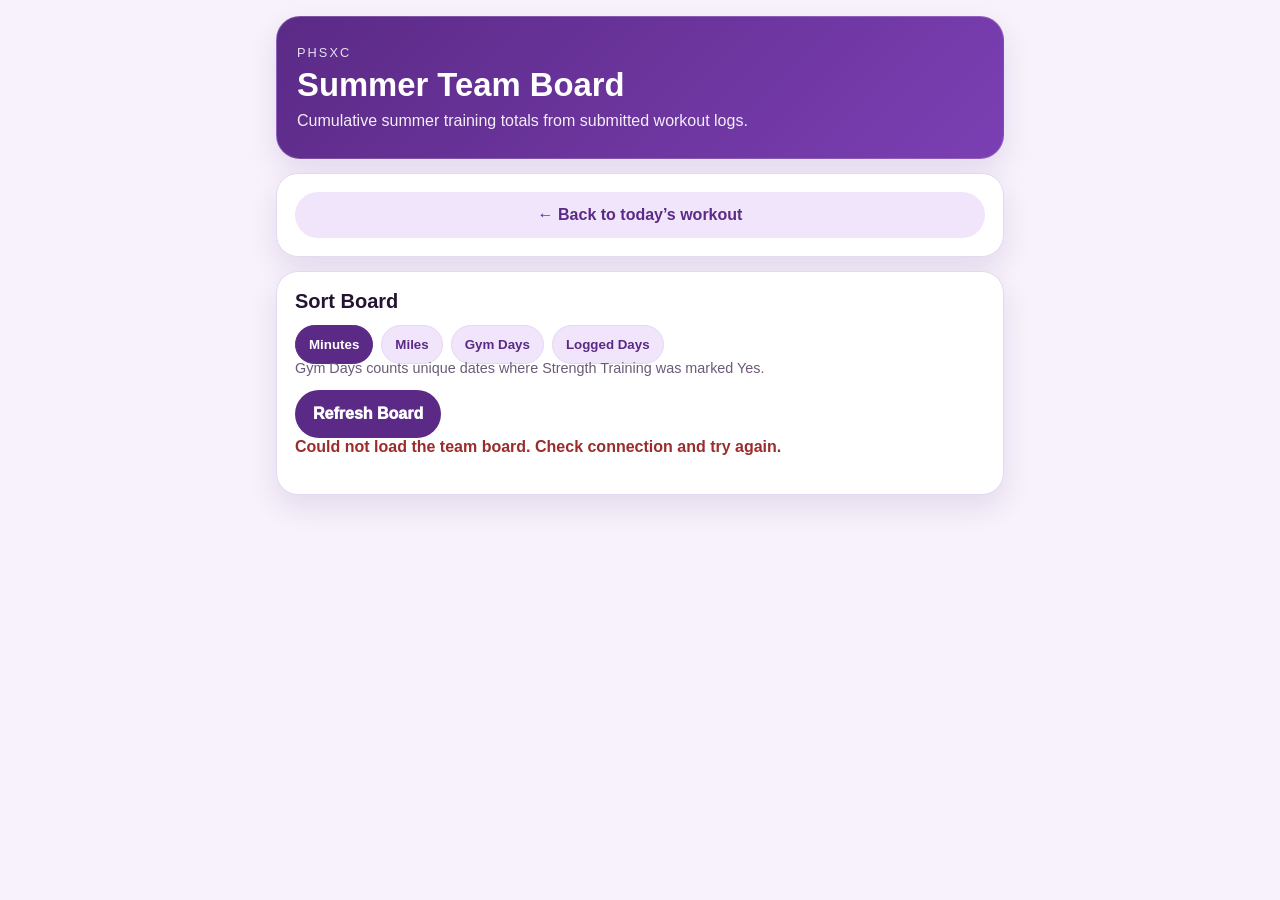
==== leaderboard.html @ 38a63f9f "Add files via upload" ====
<!DOCTYPE html>
<html lang="en">
<head>
  <meta charset="utf-8" />
  <meta name="viewport" content="width=device-width, initial-scale=1" />
  <title>PHSXC Summer Team Board</title>
  <meta name="description" content="PHSXC summer team training board" />
  <meta name="theme-color" content="#5b2a86" />
  <link rel="stylesheet" href="styles.css?v=26" />
</head>
<body>
  <main class="app">
    <header class="hero">
      <div>
        <p class="eyebrow">PHSXC</p>
        <h1>Summer Team Board</h1>
        <p class="date-label">Cumulative summer training totals from submitted workout logs.</p>
      </div>
    </header>

    <section class="card">
      <a class="back-link" href="index.html">← Back to today’s workout</a>
    </section>

    <section class="card">
      <h2>Sort Board</h2>
      <div class="button-row wrap">
        <button type="button" class="choice-btn sort-choice selected" data-sort="minutes">Minutes</button>
        <button type="button" class="choice-btn sort-choice" data-sort="miles">Miles</button>
        <button type="button" class="choice-btn sort-choice" data-sort="gymDays">Gym Days</button>
        <button type="button" class="choice-btn sort-choice" data-sort="loggedDays">Logged Days</button>
      </div>
      <p class="help-text">Gym Days counts unique dates where Strength Training was marked Yes.</p>
      <button id="refreshBoardBtn" class="submit-btn leaderboard-refresh" type="button">Refresh Board</button>
      <p id="leaderboardStatus" class="form-status" role="status"></p>
    </section>

    <section id="leaderboardResults" class="card confirmation-card" hidden>
      <h2>Team Totals</h2>
      <p id="leaderboardSubtitle" class="confirmation-message"></p>

      <div class="summary-grid">
        <div class="summary-box">
          <p class="summary-label">Runners</p>
          <p id="teamRunnersSummary" class="summary-value"></p>
        </div>
        <div class="summary-box">
          <p class="summary-label">Team Minutes</p>
          <p id="teamMinutesSummary" class="summary-value"></p>
        </div>
        <div class="summary-box">
          <p class="summary-label">Team Miles</p>
          <p id="teamMilesSummary" class="summary-value"></p>
        </div>
      </div>

      <div id="leaderboardList" class="leaderboard-list"></div>
    </section>
  </main>

  <script src="leaderboard.js?v=26"></script>
</body>
</html>
---- styles.css ----
:root {
  --bg: #f7f2fb;
  --card: #ffffff;
  --text: #241431;
  --muted: #6b5a78;
  --brand: #5b2a86;
  --brand2: #c9a7eb;
  --border: #e5d8f1;
  --shadow: 0 12px 28px rgba(91, 42, 134, 0.12);
}

* { box-sizing: border-box; }

body {
  margin: 0;
  font-family: -apple-system, BlinkMacSystemFont, "Segoe UI", Roboto, Helvetica, Arial, sans-serif;
  background: var(--bg);
  color: var(--text);
}

.app {
  max-width: 760px;
  margin: 0 auto;
  padding: 16px;
}

.hero {
  background: linear-gradient(135deg, var(--brand), #7b3fb3);
  color: white;
  padding: 28px 20px;
  border-radius: 24px;
  box-shadow: var(--shadow);
}

.eyebrow {
  letter-spacing: 0.16em;
  text-transform: uppercase;
  margin: 0 0 6px;
  font-size: 0.8rem;
  opacity: 0.85;
}

h1, h2, h3, p { margin-top: 0; }

h1 { font-size: 2.05rem; margin-bottom: 8px; }
h2 { font-size: 1.25rem; margin-bottom: 12px; }

.date-label {
  margin: 0;
  opacity: 0.92;
  font-size: 1rem;
}

.card {
  background: var(--card);
  border: 1px solid var(--border);
  border-radius: 22px;
  padding: 18px;
  margin-top: 14px;
  box-shadow: var(--shadow);
}

.button-row, .nav-row {
  display: flex;
  gap: 8px;
  flex-wrap: wrap;
}

button {
  border: 0;
  border-radius: 999px;
  padding: 12px 14px;
  font-weight: 700;
  background: #f0e5fa;
  color: var(--brand);
  cursor: pointer;
}

button:active { transform: scale(0.98); }

.group-btn.active {
  background: var(--brand);
  color: white;
}

.workout-head {
  display: flex;
  justify-content: space-between;
  gap: 12px;
  align-items: flex-start;
  margin-bottom: 14px;
}

.label {
  text-transform: uppercase;
  letter-spacing: 0.1em;
  color: var(--muted);
  font-size: 0.75rem;
  margin-bottom: 4px;
}

input[type="date"] {
  border: 1px solid var(--border);
  border-radius: 12px;
  padding: 10px;
  color: var(--text);
}

.workout-body {
  border-left: 5px solid var(--brand2);
  padding-left: 14px;
}

.workout-body .main {
  font-size: 1.35rem;
  line-height: 1.25;
  font-weight: 800;
  margin-bottom: 10px;
}

.workout-body .details {
  color: var(--muted);
  line-height: 1.45;
}

.nav-row {
  margin-top: 18px;
  justify-content: space-between;
}

.nav-row button {
  flex: 1;
  min-width: 115px;
}

.accordion {
  width: 100%;
  text-align: left;
  margin-top: 8px;
  border-radius: 16px;
  background: #f0e5fa;
}

.panel {
  display: none;
  padding: 12px 4px 4px;
  color: var(--text);
}

.panel.open { display: block; }

.panel ul {
  padding-left: 20px;
  line-height: 1.55;
}

.safety {
  background: #fbf2ff;
  border-color: #d8b7f0;
}

footer {
  color: var(--muted);
  font-size: 0.9rem;
  text-align: center;
  padding: 18px 8px 28px;
}

@media (max-width: 480px) {
  .app { padding: 12px; }
  .hero { border-radius: 20px; }
  h1 { font-size: 1.75rem; }
}


.weight-room-card {
  background: #fbf7ff;
}

.schedule-days {
  font-weight: 800;
  color: var(--brand);
  margin-bottom: 12px;
}

.schedule-grid {
  display: grid;
  gap: 10px;
}

.schedule-row {
  display: flex;
  justify-content: space-between;
  gap: 12px;
  align-items: center;
  padding: 12px 14px;
  border: 1px solid var(--border);
  border-radius: 16px;
  background: white;
}

.schedule-label {
  font-weight: 800;
}

.schedule-time {
  font-weight: 900;
  color: var(--brand);
  white-space: nowrap;
}

@media (max-width: 480px) {
  .schedule-row {
    align-items: flex-start;
    flex-direction: column;
    gap: 4px;
  }
}

.version-note { font-size: 0.75rem; opacity: 0.7; }

/* Purple theme polish */
.hero {
  border: 1px solid rgba(255, 255, 255, 0.18);
}

.group-btn.active,
button.group-btn.active {
  box-shadow: 0 6px 14px rgba(91, 42, 134, 0.18);
}

.workout-body {
  border-left-color: var(--brand2);
}

/* Force purple theme v5 */
.hero {
  background: linear-gradient(135deg, #5b2a86, #7b3fb3);
}

.card {
  border-color: #e5d8f1;
}

button {
  background: #f0e5fa;
  color: #5b2a86;
}

.group-btn.active {
  background: #5b2a86;
  color: #ffffff;
}

.workout-body {
  border-left-color: #c9a7eb;
}


/* Date picker fix v6 */
.workout-head {
  align-items: center;
}

input[type="date"],
#datePicker {
  appearance: auto;
  -webkit-appearance: none;
  width: auto;
  min-width: 150px;
  max-width: 180px;
  height: 44px;
  font-size: 16px;
  line-height: 1.2;
  font-weight: 600;
  border: 1px solid var(--border);
  border-radius: 12px;
  padding: 8px 10px;
  background: #ffffff;
  color: var(--text);
}

#datePicker::-webkit-date-and-time-value {
  text-align: left;
}

#datePicker::-webkit-calendar-picker-indicator {
  opacity: 0.75;
  width: 22px;
  height: 22px;
  padding: 0;
  margin-left: 4px;
}

@media (max-width: 480px) {
  .workout-head {
    flex-direction: row;
    align-items: flex-start;
  }

  .workout-head > div {
    flex: 1;
    min-width: 0;
  }

  input[type="date"],
  #datePicker {
    width: 138px;
    min-width: 138px;
    max-width: 138px;
    height: 42px;
    font-size: 14px;
    padding: 7px 8px;
    border-radius: 12px;
  }

  #datePicker::-webkit-calendar-picker-indicator {
    width: 18px;
    height: 18px;
  }

  .nav-row {
    gap: 8px;
  }

  .nav-row button {
    min-width: 0;
    padding: 11px 8px;
    font-size: 0.95rem;
  }
}

.data-source {
  margin-top: 12px;
  font-size: 0.78rem;
  color: var(--muted);
  opacity: 0.8;
}

/* Date picker fix v7 */
.workout-head { align-items: center; }

input[type="date"],
#datePicker {
  appearance: auto;
  -webkit-appearance: none;
  width: auto;
  min-width: 150px;
  max-width: 180px;
  height: 44px;
  font-size: 16px;
  line-height: 1.2;
  font-weight: 600;
  border: 1px solid var(--border);
  border-radius: 12px;
  padding: 8px 10px;
  background: #ffffff;
  color: var(--text);
}

#datePicker::-webkit-date-and-time-value { text-align: left; }

#datePicker::-webkit-calendar-picker-indicator {
  opacity: 0.75;
  width: 22px;
  height: 22px;
  padding: 0;
  margin-left: 4px;
}

@media (max-width: 480px) {
  .workout-head {
    flex-direction: row;
    align-items: flex-start;
  }

  .workout-head > div {
    flex: 1;
    min-width: 0;
  }

  input[type="date"],
  #datePicker {
    width: 138px;
    min-width: 138px;
    max-width: 138px;
    height: 42px;
    font-size: 14px;
    padding: 7px 8px;
    border-radius: 12px;
  }

  #datePicker::-webkit-calendar-picker-indicator {
    width: 18px;
    height: 18px;
  }
}


/* Workout log v11 */
.primary-action,
.back-link {
  display: block;
  text-align: center;
  text-decoration: none;
  border-radius: 999px;
  padding: 14px 16px;
  font-weight: 900;
}

.primary-action {
  margin-top: 16px;
  background: var(--brand);
  color: white;
  box-shadow: 0 8px 18px rgba(91, 42, 134, 0.18);
}

.back-link {
  background: #f0e5fa;
  color: var(--brand);
}

.log-form {
  display: grid;
  gap: 16px;
}

.field {
  display: grid;
  gap: 8px;
}

.field > span {
  font-weight: 900;
  color: var(--text);
}

.help-text {
  margin: -4px 0 2px;
  color: var(--muted);
  font-size: 0.9rem;
}

.field input,
.field textarea {
  width: 100%;
  border: 1px solid var(--border);
  border-radius: 14px;
  padding: 13px 12px;
  font: inherit;
  color: var(--text);
  background: #ffffff;
}

.field textarea {
  resize: vertical;
}

.two-col {
  display: grid;
  grid-template-columns: 1fr 1fr;
  gap: 12px;
}

.choice-btn,
.toggle-btn {
  border-radius: 999px;
  border: 1px solid var(--border);
  background: #f0e5fa;
  color: var(--brand);
  padding: 11px 13px;
  font-weight: 850;
}

.choice-btn.selected,
.toggle-btn.selected {
  background: var(--brand);
  color: #ffffff;
  border-color: var(--brand);
}

.segmented .choice-btn {
  flex: 1;
}

.wrap {
  flex-wrap: wrap;
}

.effort-grid {
  display: grid;
  grid-template-columns: repeat(5, 1fr);
  gap: 8px;
}

.exercise-grid {
  display: flex;
  flex-wrap: wrap;
  gap: 8px;
}

.planned-box {
  background: #fbf7ff;
  border: 1px solid var(--border);
  border-radius: 18px;
  padding: 14px;
}

.planned-box p:last-child {
  margin-bottom: 0;
  font-weight: 800;
}

.submit-btn {
  background: var(--brand);
  color: white;
  border-radius: 999px;
  padding: 15px 18px;
  font-weight: 950;
  font-size: 1rem;
}

.submit-btn:disabled {
  opacity: 0.6;
}

.form-status {
  min-height: 1.4em;
  font-weight: 800;
  color: var(--muted);
}

.form-status.success {
  color: #276749;
}

.form-status.error {
  color: #9b2c2c;
}

@media (max-width: 480px) {
  .two-col {
    grid-template-columns: 1fr;
  }

  .effort-grid {
    grid-template-columns: repeat(5, 1fr);
  }

  .primary-action {
    padding: 15px 16px;
  }
}

/* v13 bottom schedule spacing */
.weight-room-card { margin-top: 18px; }


/* v14 weekday display beside date picker */
.date-control {
  display: flex;
  align-items: center;
  gap: 12px;
  flex-wrap: nowrap;
}

.weekday-label {
  color: var(--brand);
  font-weight: 900;
  font-size: 1.05rem;
  white-space: nowrap;
  background: #f0e5fa;
  border: 1px solid var(--border);
  border-radius: 999px;
  padding: 10px 14px;
}

@media (max-width: 560px) {
  .date-control {
    align-items: stretch;
    flex-direction: column;
    gap: 8px;
    width: 100%;
  }

  .weekday-label {
    width: 100%;
    text-align: center;
    padding: 9px 12px;
  }
}


/* v15 confirmation + duplicate prompt */
.confirmation-card { border-left: 6px solid var(--brand2); }
.confirmation-message { color: var(--muted); font-size: 1.05rem; }
.summary-grid { display: grid; grid-template-columns: repeat(3, 1fr); gap: 12px; margin: 18px 0; }
.summary-box { background: #fbf7ff; border: 1px solid var(--border); border-radius: 18px; padding: 14px; }
.summary-label { color: var(--muted); font-weight: 900; text-transform: uppercase; letter-spacing: 0.08em; font-size: 0.72rem; margin-bottom: 8px; }
.summary-value { color: var(--text); font-weight: 950; line-height: 1.35; margin-bottom: 0; }
.confirmation-actions { display: grid; grid-template-columns: 1fr 1fr; gap: 10px; }
.secondary-action { display: block; text-align: center; text-decoration: none; border-radius: 999px; padding: 14px 16px; font-weight: 900; background: #f0e5fa; color: var(--brand); border: 1px solid var(--border); }
@media (max-width: 560px) { .summary-grid { grid-template-columns: 1fr; } .confirmation-actions { grid-template-columns: 1fr; } }


/* v18 my workout log */
.secondary-page-action {
  display: block;
  text-align: center;
  text-decoration: none;
  border-radius: 999px;
  padding: 14px 16px;
  font-weight: 900;
  margin-top: 10px;
  background: #f0e5fa;
  color: var(--brand);
  border: 1px solid var(--border);
}

.entries-list {
  display: grid;
  gap: 12px;
  margin-top: 12px;
}

.entry-card {
  background: #fbf7ff;
  border: 1px solid var(--border);
  border-radius: 18px;
  padding: 14px;
}

.entry-card h3 {
  margin-bottom: 8px;
}

.entry-main {
  font-weight: 950;
  font-size: 1.1rem;
  margin-bottom: 6px;
}

.entry-detail {
  color: var(--muted);
  margin-bottom: 4px;
}

.entry-notes {
  margin-top: 8px;
  padding-top: 8px;
  border-top: 1px solid var(--border);
  color: var(--text);
}


/* v19 weekly workout log navigator */
.week-nav-card {
  background: #fbf7ff;
  border: 1px solid var(--border);
  border-radius: 18px;
  padding: 14px;
}

.week-nav-buttons {
  display: grid;
  grid-template-columns: 1fr 1fr 1fr;
  gap: 10px;
}

.strength-summary-box {
  margin: 12px 0 18px;
}

.selected-day-entry {
  border-left: 6px solid var(--brand2);
}

@media (max-width: 560px) {
  .week-nav-buttons {
    grid-template-columns: 1fr;
  }
}

/* v24 button consistency fix */
.confirmation-actions .primary-action,
.confirmation-actions .secondary-action,
.confirmation-actions button.secondary-action {
  width: 100%;
  min-height: 64px;
  display: flex;
  align-items: center;
  justify-content: center;
  font-family: inherit;
  font-size: 1rem;
  line-height: 1.15;
  box-sizing: border-box;
  cursor: pointer;
}

.confirmation-actions button.secondary-action {
  appearance: none;
  -webkit-appearance: none;
}

/* v25 My Log: Log A Workout button */
.log-a-workout-action {
  margin-top: 12px;
  width: 100%;
  min-height: 58px;
  display: flex;
  align-items: center;
  justify-content: center;
}

/* v26 Summer Team Board */
.team-board-card {
  margin-top: 18px;
}

.leaderboard-refresh {
  margin-top: 12px;
}

.leaderboard-list {
  display: grid;
  gap: 12px;
  margin-top: 16px;
}

.leaderboard-row-card {
  display: grid;
  grid-template-columns: auto 1fr auto;
  gap: 14px;
  align-items: center;
  background: #fbf7ff;
  border: 1px solid var(--border);
  border-radius: 18px;
  padding: 14px;
}

.rank-badge {
  width: 42px;
  height: 42px;
  border-radius: 999px;
  display: grid;
  place-items: center;
  background: var(--brand);
  color: white;
  font-weight: 950;
}

.leaderboard-runner h3 {
  margin-bottom: 4px;
}

.leaderboard-runner p {
  color: var(--muted);
  margin-bottom: 0;
}

.leaderboard-stats {
  display: flex;
  gap: 12px;
  text-align: center;
}

.leaderboard-stats div {
  min-width: 64px;
}

.leaderboard-stats strong {
  display: block;
  font-size: 1.15rem;
}

.leaderboard-stats span {
  color: var(--muted);
  font-size: 0.78rem;
  font-weight: 800;
}

@media (max-width: 640px) {
  .leaderboard-row-card {
    grid-template-columns: auto 1fr;
  }

  .leaderboard-stats {
    grid-column: 1 / -1;
    justify-content: space-between;
  }

  .leaderboard-stats div {
    flex: 1;
  }
}
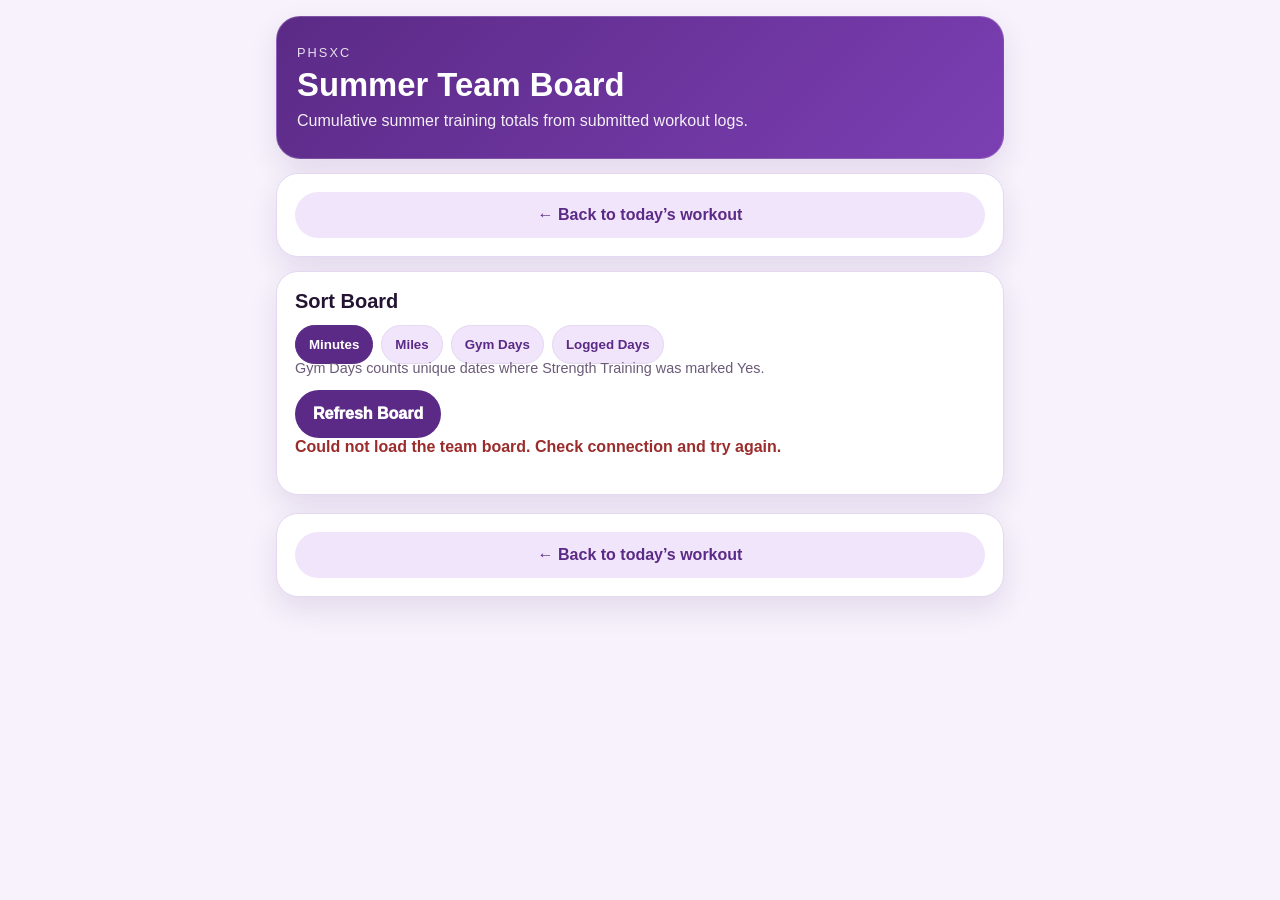
==== commit 6d2e738f: "Add files via upload" ====
--- a/leaderboard.html
+++ b/leaderboard.html
@@ -6,7 +6,7 @@
   <title>PHSXC Summer Team Board</title>
   <meta name="description" content="PHSXC summer team training board" />
   <meta name="theme-color" content="#5b2a86" />
-  <link rel="stylesheet" href="styles.css?v=26" />
+  <link rel="stylesheet" href="styles.css?v=28" />
 </head>
 <body>
   <main class="app">
@@ -56,8 +56,13 @@
 
       <div id="leaderboardList" class="leaderboard-list"></div>
     </section>
+
+    <section class="card bottom-back-card">
+      <a class="back-link bottom-back-link" href="index.html">← Back to today’s workout</a>
+    </section>
+
   </main>
 
-  <script src="leaderboard.js?v=26"></script>
+  <script src="leaderboard.js?v=28"></script>
 </body>
 </html>
--- a/styles.css
+++ b/styles.css
@@ -793,3 +793,12 @@
     flex: 1;
   }
 }
+
+/* v28 bottom back button on secondary pages */
+.bottom-back-card {
+  margin-top: 18px;
+}
+
+.bottom-back-link {
+  width: 100%;
+}
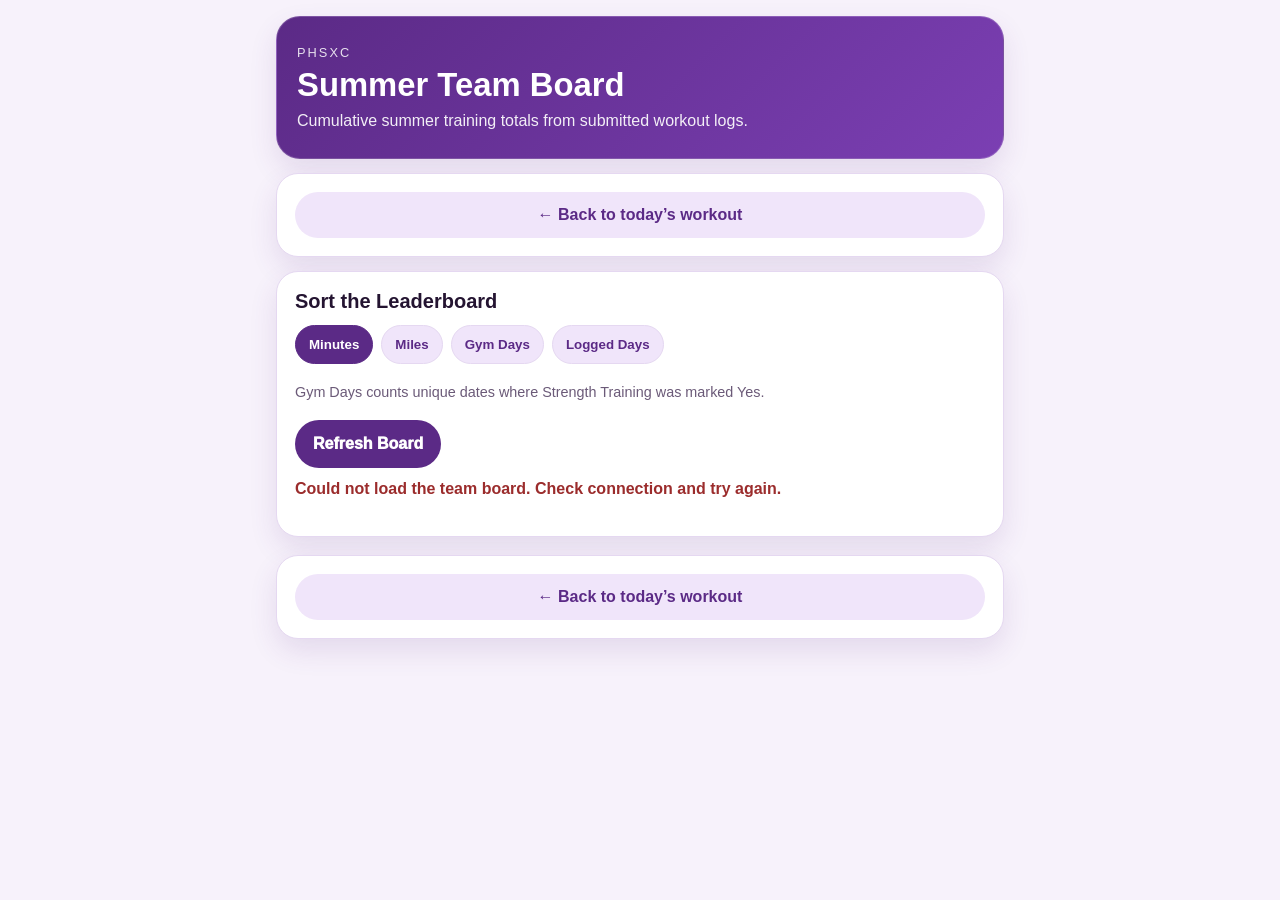
==== commit ba9fc620: "Add files via upload" ====
--- a/leaderboard.html
+++ b/leaderboard.html
@@ -6,7 +6,7 @@
   <title>PHSXC Summer Team Board</title>
   <meta name="description" content="PHSXC summer team training board" />
   <meta name="theme-color" content="#5b2a86" />
-  <link rel="stylesheet" href="styles.css?v=28" />
+  <link rel="stylesheet" href="styles.css?v=29" />
 </head>
 <body>
   <main class="app">
@@ -23,7 +23,7 @@
     </section>
 
     <section class="card">
-      <h2>Sort Board</h2>
+      <h2>Sort the Leaderboard</h2>
       <div class="button-row wrap">
         <button type="button" class="choice-btn sort-choice selected" data-sort="minutes">Minutes</button>
         <button type="button" class="choice-btn sort-choice" data-sort="miles">Miles</button>
@@ -63,6 +63,6 @@
 
   </main>
 
-  <script src="leaderboard.js?v=28"></script>
+  <script src="leaderboard.js?v=29"></script>
 </body>
 </html>
--- a/styles.css
+++ b/styles.css
@@ -802,3 +802,21 @@
 .bottom-back-link {
   width: 100%;
 }
+
+/* v29 leaderboard sort card spacing */
+.sort-choice {
+  margin-bottom: 8px;
+}
+
+#leaderboardStatus.form-status,
+#leaderboardStatus {
+  margin-top: 12px;
+}
+
+.leaderboard-refresh {
+  margin-top: 18px;
+}
+
+.card .help-text {
+  margin-top: 12px;
+}
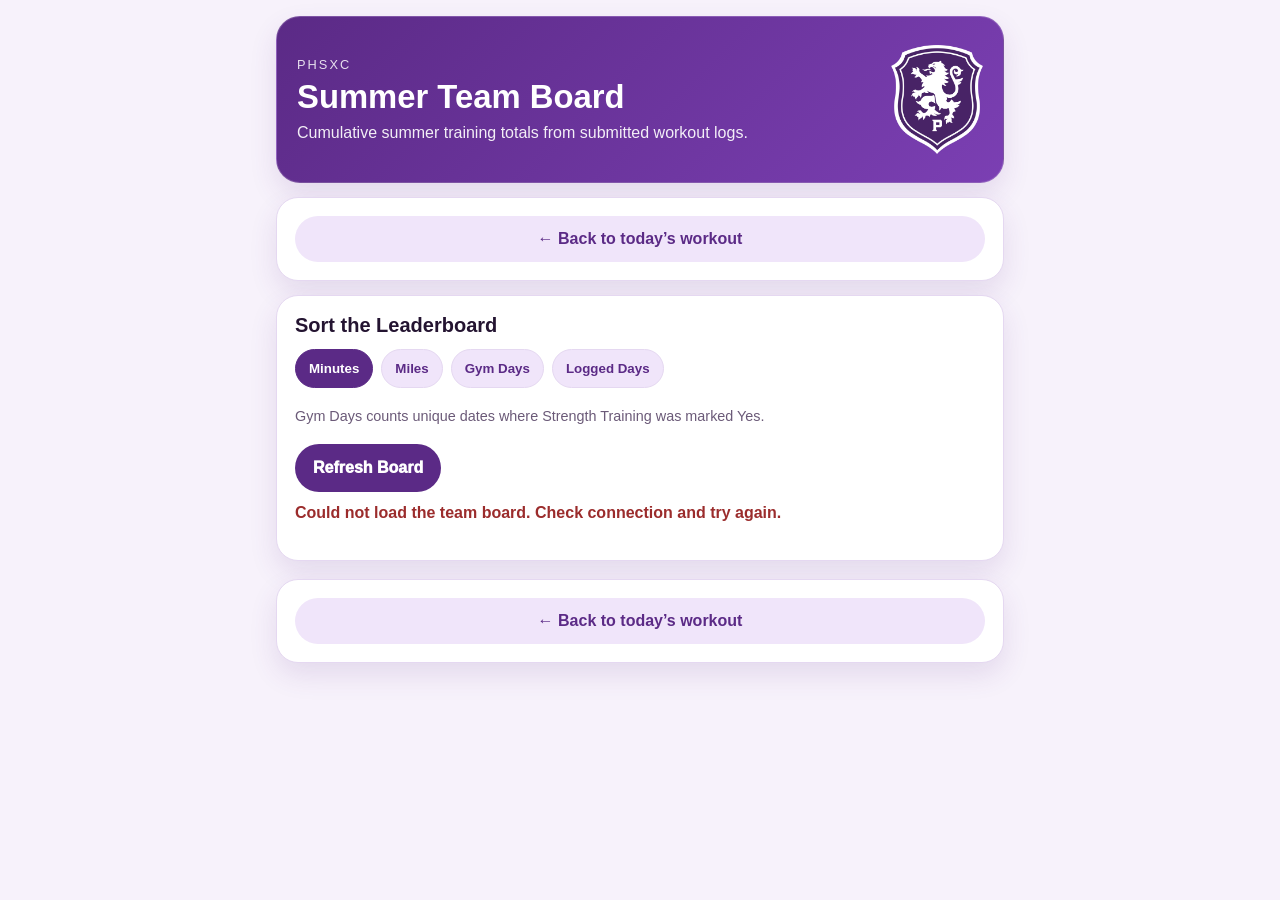
==== commit a710947e: "Add files via upload" ====
--- a/leaderboard.html
+++ b/leaderboard.html
@@ -7,15 +7,18 @@
   <meta name="description" content="PHSXC summer team training board" />
   <meta name="theme-color" content="#5b2a86" />
   <link rel="stylesheet" href="styles.css?v=29" />
+  <link rel="stylesheet" href="logo.css?v=31" />
 </head>
 <body>
   <main class="app">
-    <header class="hero">
-      <div>
+    <header class="hero hero-with-logo">
+      <div class="hero-text">
         <p class="eyebrow">PHSXC</p>
         <h1>Summer Team Board</h1>
         <p class="date-label">Cumulative summer training totals from submitted workout logs.</p>
       </div>
+
+      <img class="hero-logo" src="assets/PHS-logo.png" alt="Piedmont High School logo" />
     </header>
 
     <section class="card">
--- a/logo.css
+++ b/logo.css
@@ -0,0 +1,30 @@
+/* PHS logo on Summer Training main card/header v30 */
+
+.hero-with-logo {
+  display: flex;
+  align-items: center;
+  justify-content: space-between;
+  gap: 16px;
+}
+
+.hero-text {
+  min-width: 0;
+}
+
+.hero-logo {
+  width: 92px;
+  height: auto;
+  flex-shrink: 0;
+  border-radius: 18px;
+}
+
+@media (max-width: 480px) {
+  .hero-with-logo {
+    align-items: center;
+    gap: 12px;
+  }
+
+  .hero-logo {
+    width: 72px;
+  }
+}
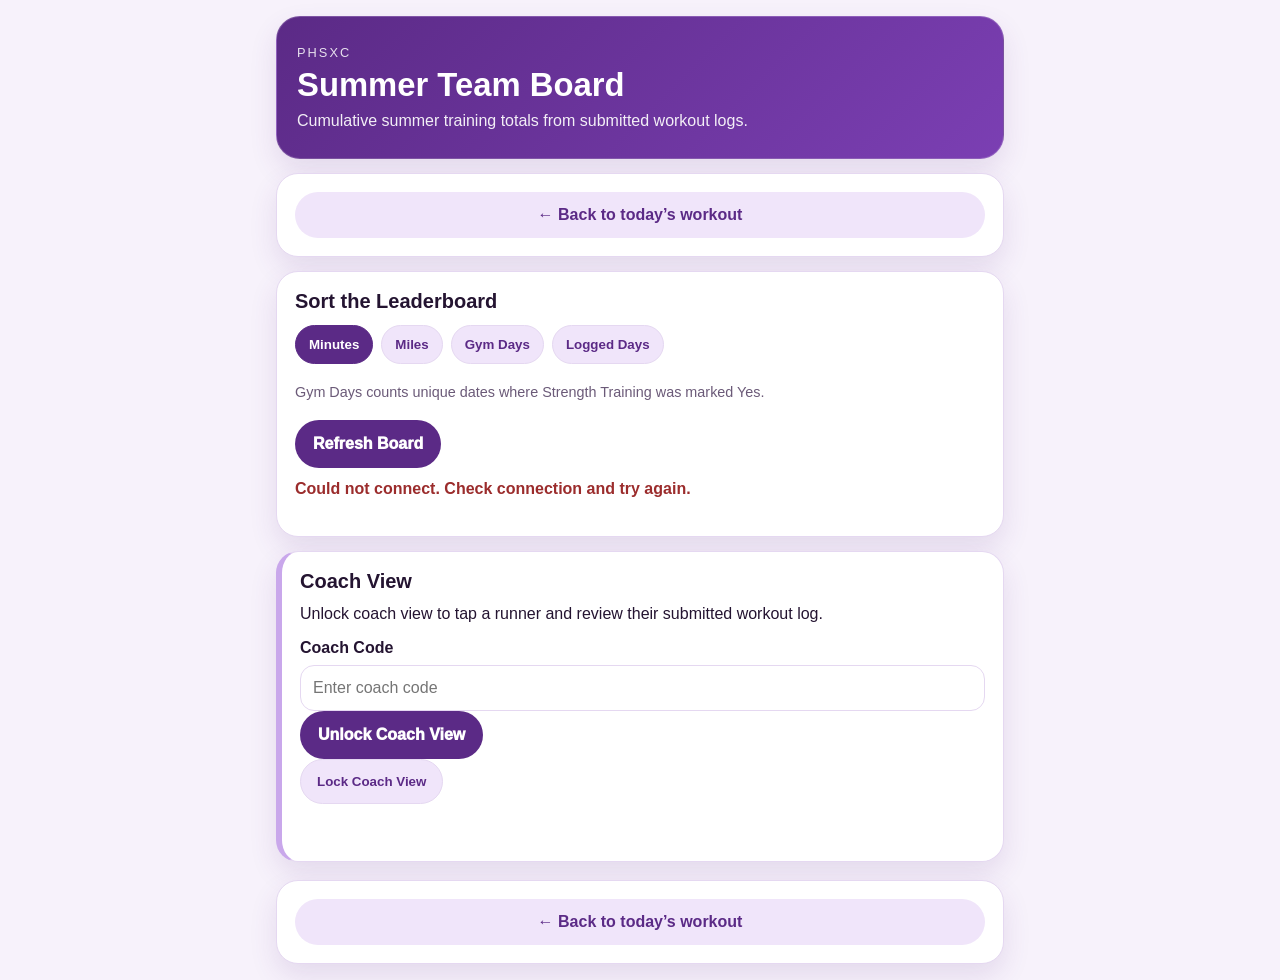
==== commit 6038fc78: "Add files via upload" ====
--- a/leaderboard.html
+++ b/leaderboard.html
@@ -6,19 +6,16 @@
   <title>PHSXC Summer Team Board</title>
   <meta name="description" content="PHSXC summer team training board" />
   <meta name="theme-color" content="#5b2a86" />
-  <link rel="stylesheet" href="styles.css?v=29" />
-  <link rel="stylesheet" href="logo.css?v=31" />
+  <link rel="stylesheet" href="styles.css?v=30" />
 </head>
 <body>
   <main class="app">
-    <header class="hero hero-with-logo">
-      <div class="hero-text">
+    <header class="hero">
+      <div>
         <p class="eyebrow">PHSXC</p>
         <h1>Summer Team Board</h1>
         <p class="date-label">Cumulative summer training totals from submitted workout logs.</p>
       </div>
-
-      <img class="hero-logo" src="assets/PHS-logo.png" alt="Piedmont High School logo" />
     </header>
 
     <section class="card">
@@ -36,6 +33,19 @@
       <p class="help-text">Gym Days counts unique dates where Strength Training was marked Yes.</p>
       <button id="refreshBoardBtn" class="submit-btn leaderboard-refresh" type="button">Refresh Board</button>
       <p id="leaderboardStatus" class="form-status" role="status"></p>
+    </section>
+
+
+    <section class="card coach-view-card">
+      <h2>Coach View</h2>
+      <p class="details">Unlock coach view to tap a runner and review their submitted workout log.</p>
+      <label class="field">
+        <span>Coach Code</span>
+        <input id="coachCodeInput" type="password" placeholder="Enter coach code" autocomplete="off" />
+      </label>
+      <button id="unlockCoachViewBtn" class="submit-btn" type="button">Unlock Coach View</button>
+      <button id="lockCoachViewBtn" class="secondary-action" type="button" hidden>Lock Coach View</button>
+      <p id="coachViewStatus" class="form-status" role="status"></p>
     </section>
 
     <section id="leaderboardResults" class="card confirmation-card" hidden>
@@ -66,6 +76,6 @@
 
   </main>
 
-  <script src="leaderboard.js?v=29"></script>
+  <script src="leaderboard.js?v=30"></script>
 </body>
 </html>
--- a/styles.css
+++ b/styles.css
@@ -820,3 +820,9 @@
 .card .help-text {
   margin-top: 12px;
 }
+
+/* v30 coach view */
+.coach-view-card { border-left: 6px solid var(--brand2); }
+.coach-clickable { cursor: pointer; transition: transform 0.12s ease, box-shadow 0.12s ease; }
+.coach-clickable:active { transform: scale(0.99); }
+.coach-clickable:hover { box-shadow: 0 10px 24px rgba(91, 42, 134, 0.12); }
